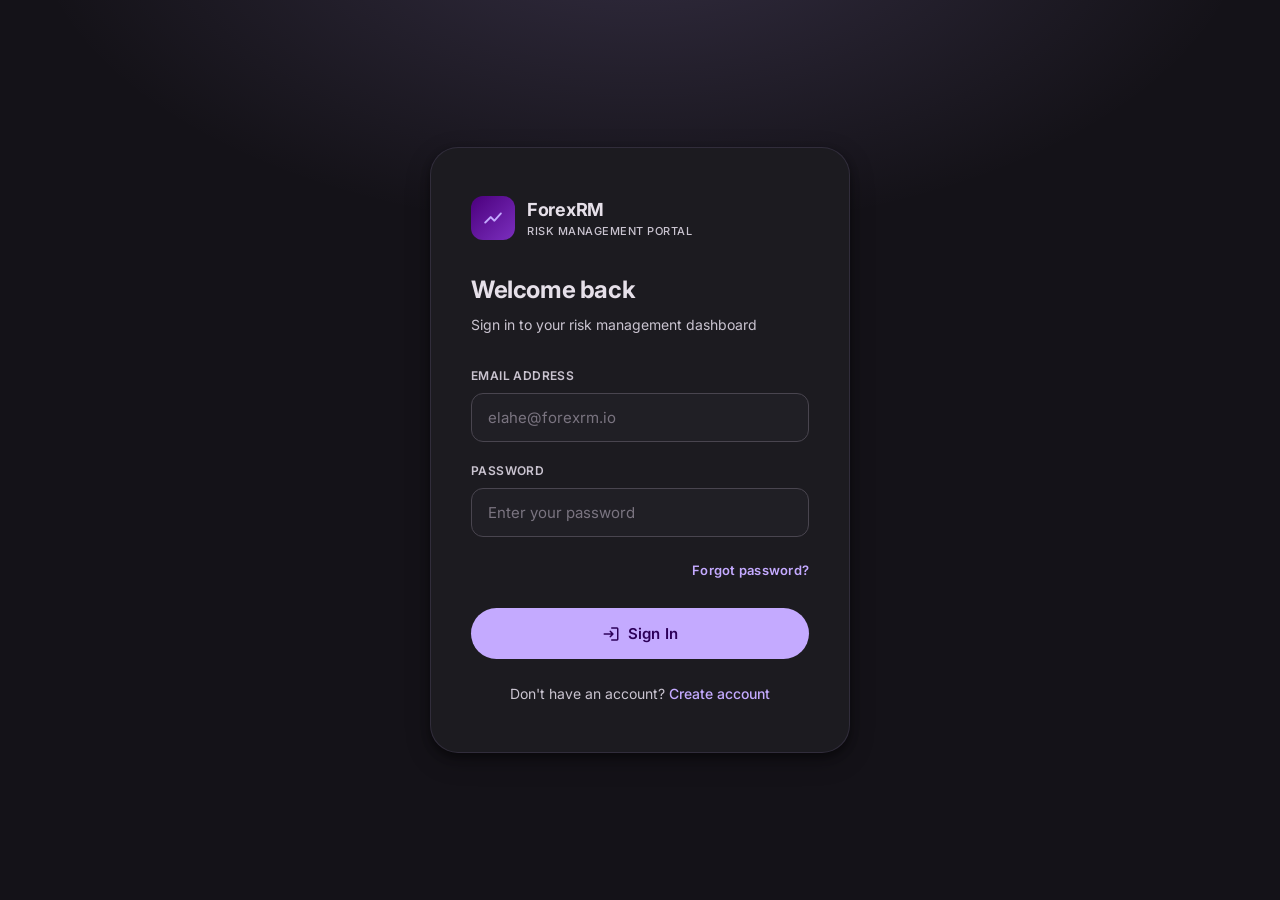
==== index.html @ b794d72b "Add ForexRM risk management dashboard Complete frontend-only dashboard for Elahe (Risk Management An" ====
<!DOCTYPE html>
<html lang="en">
<head>
  <meta charset="UTF-8">
  <meta name="viewport" content="width=device-width, initial-scale=1.0">
  <title>ForexRM — Login</title>
  <link rel="stylesheet" href="styles.css">
</head>
<body class="auth-page">

  <div class="auth-card">
    <div class="auth-logo">
      <div class="auth-logo-icon">
        <span class="material-icons-round">show_chart</span>
      </div>
      <div>
        <div class="auth-logo-text">ForexRM</div>
        <div class="auth-logo-sub">Risk Management Portal</div>
      </div>
    </div>

    <h1 class="auth-title">Welcome back</h1>
    <p class="auth-subtitle">Sign in to your risk management dashboard</p>

    <div class="auth-error" id="authError">
      <span class="material-icons-round" style="font-size:16px;vertical-align:middle;margin-right:6px">error_outline</span>
      Invalid email or password. Please try again.
    </div>

    <form id="loginForm" novalidate>
      <div class="form-field">
        <label for="email">Email Address</label>
        <input type="email" id="email" placeholder="elahe@forexrm.io" autocomplete="email">
      </div>

      <div class="form-field">
        <label for="password">Password</label>
        <input type="password" id="password" placeholder="Enter your password" autocomplete="current-password">
      </div>

      <div style="display:flex;justify-content:flex-end;margin-bottom:24px">
        <a href="#" class="btn btn-text" style="padding:4px 0;font-size:13px">Forgot password?</a>
      </div>

      <button type="submit" class="btn btn-primary">
        <span class="material-icons-round" style="font-size:18px">login</span>
        Sign In
      </button>
    </form>

    <div class="auth-footer">
      Don't have an account? <a href="signup.html">Create account</a>
    </div>
  </div>

  <script>
    // Redirect if already logged in
    if (sessionStorage.getItem('forexrm_user')) {
      window.location.href = 'dashboard.html';
    }

    document.getElementById('loginForm').addEventListener('submit', function(e) {
      e.preventDefault();
      const email = document.getElementById('email').value.trim();
      const password = document.getElementById('password').value;
      const errorEl = document.getElementById('authError');

      // Simulate auth — accept any non-empty creds
      if (!email || !password) {
        errorEl.style.display = 'block';
        return;
      }

      errorEl.style.display = 'none';

      // Store simulated user session
      sessionStorage.setItem('forexrm_user', JSON.stringify({
        name: 'Elahe Ahmadi',
        email: email,
        role: 'Risk Analyst',
      }));

      window.location.href = 'dashboard.html';
    });
  </script>
</body>
</html>
---- styles.css ----
@import url('https://fonts.googleapis.com/css2?family=Inter:wght@300;400;500;600;700&display=swap');
@import url('https://fonts.googleapis.com/icon?family=Material+Icons+Round');

*, *::before, *::after { box-sizing: border-box; margin: 0; padding: 0; }

:root {
  --primary: #C4AAFF;
  --on-primary: #2D0059;
  --primary-container: #4B007D;
  --on-primary-container: #E8CEFF;
  --primary-dim: #9A6FD8;

  --secondary: #CCC2DC;
  --on-secondary: #332D41;
  --secondary-container: #4A4458;
  --on-secondary-container: #E8DEF8;

  --surface: #141218;
  --surface-container-lowest: #0F0D13;
  --surface-container-low: #1C1B20;
  --surface-container: #201F25;
  --surface-container-high: #2B2930;
  --surface-container-highest: #36343B;

  --on-surface: #E6E0E9;
  --on-surface-variant: #CAC4D0;
  --outline: #7A7480;
  --outline-variant: #49454F;

  --error: #FFB4AB;
  --error-container: #93000A;
  --success: #86EFAC;
  --success-container: #14532D;
  --warning: #FCD34D;
  --warning-container: #78350F;
  --info: #93C5FD;

  --sidebar-width: 264px;
  --topbar-height: 64px;
  --radius-sm: 8px;
  --radius-md: 12px;
  --radius-lg: 16px;
  --radius-xl: 28px;

  --elevation-1: 0 1px 2px rgba(0,0,0,.4), 0 2px 6px rgba(0,0,0,.2);
  --elevation-2: 0 2px 4px rgba(0,0,0,.4), 0 4px 12px rgba(0,0,0,.2);
  --elevation-3: 0 4px 8px rgba(0,0,0,.4), 0 8px 24px rgba(0,0,0,.25);

  --transition: 220ms cubic-bezier(.2,0,0,1);
  --font: 'Inter', system-ui, sans-serif;
}

html { font-size: 16px; scroll-behavior: smooth; }

body {
  font-family: var(--font);
  background: var(--surface);
  color: var(--on-surface);
  min-height: 100vh;
  line-height: 1.5;
  -webkit-font-smoothing: antialiased;
}

/* ── AUTH PAGES ─────────────────────────────────────────── */
.auth-page {
  min-height: 100vh;
  display: flex;
  align-items: center;
  justify-content: center;
  background: radial-gradient(ellipse 80% 60% at 50% -10%, rgba(196,170,255,.18) 0%, transparent 60%),
              var(--surface);
  padding: 24px;
}

.auth-card {
  background: var(--surface-container-low);
  border: 1px solid rgba(196,170,255,.12);
  border-radius: var(--radius-xl);
  padding: 48px 40px;
  width: 100%;
  max-width: 420px;
  box-shadow: var(--elevation-3);
}

.auth-logo {
  display: flex;
  align-items: center;
  gap: 12px;
  margin-bottom: 32px;
}

.auth-logo-icon {
  width: 44px;
  height: 44px;
  background: linear-gradient(135deg, var(--primary-container), #7B2FBE);
  border-radius: var(--radius-md);
  display: flex;
  align-items: center;
  justify-content: center;
}

.auth-logo-icon .material-icons-round { color: var(--primary); font-size: 22px; }

.auth-logo-text { font-size: 18px; font-weight: 700; color: var(--on-surface); letter-spacing: -.3px; }
.auth-logo-sub  { font-size: 11px; color: var(--on-surface-variant); font-weight: 500; letter-spacing: .5px; text-transform: uppercase; }

.auth-title    { font-size: 24px; font-weight: 700; color: var(--on-surface); margin-bottom: 6px; letter-spacing: -.4px; }
.auth-subtitle { font-size: 14px; color: var(--on-surface-variant); margin-bottom: 32px; }

.form-field { margin-bottom: 20px; }

.form-field label {
  display: block;
  font-size: 12px;
  font-weight: 600;
  color: var(--on-surface-variant);
  margin-bottom: 8px;
  letter-spacing: .4px;
  text-transform: uppercase;
}

.form-field input {
  width: 100%;
  background: var(--surface-container);
  border: 1.5px solid var(--outline-variant);
  border-radius: var(--radius-md);
  padding: 14px 16px;
  font-size: 15px;
  font-family: var(--font);
  color: var(--on-surface);
  outline: none;
  transition: border-color var(--transition), box-shadow var(--transition);
}

.form-field input:focus {
  border-color: var(--primary);
  box-shadow: 0 0 0 3px rgba(196,170,255,.15);
}

.form-field input::placeholder { color: var(--outline); }

.btn {
  display: inline-flex;
  align-items: center;
  justify-content: center;
  gap: 8px;
  padding: 14px 24px;
  border-radius: var(--radius-xl);
  font-family: var(--font);
  font-size: 14px;
  font-weight: 600;
  letter-spacing: .25px;
  cursor: pointer;
  border: none;
  outline: none;
  transition: all var(--transition);
  text-decoration: none;
}

.btn-primary {
  background: var(--primary);
  color: var(--on-primary);
  width: 100%;
  padding: 16px;
  font-size: 15px;
}

.btn-primary:hover  { background: #D4BBFF; box-shadow: var(--elevation-2); transform: translateY(-1px); }
.btn-primary:active { transform: translateY(0); }

.btn-outlined {
  background: transparent;
  border: 1.5px solid var(--outline-variant);
  color: var(--on-surface);
}

.btn-outlined:hover { border-color: var(--primary); color: var(--primary); background: rgba(196,170,255,.08); }

.btn-text {
  background: transparent;
  color: var(--primary);
  padding: 10px 16px;
}

.btn-text:hover { background: rgba(196,170,255,.1); }

.btn-icon {
  background: transparent;
  color: var(--on-surface-variant);
  padding: 10px;
  border-radius: 50%;
  width: 40px;
  height: 40px;
}

.btn-icon:hover { background: var(--surface-container-high); color: var(--on-surface); }

.btn-sm { padding: 8px 16px; font-size: 13px; }

.auth-footer { text-align: center; margin-top: 24px; font-size: 14px; color: var(--on-surface-variant); }
.auth-footer a { color: var(--primary); text-decoration: none; font-weight: 500; }
.auth-footer a:hover { text-decoration: underline; }

.auth-error {
  background: rgba(255,180,171,.1);
  border: 1px solid rgba(255,180,171,.3);
  border-radius: var(--radius-md);
  padding: 12px 16px;
  font-size: 13px;
  color: var(--error);
  margin-bottom: 20px;
  display: none;
}

/* ── APP SHELL ──────────────────────────────────────────── */
.app-shell {
  display: flex;
  min-height: 100vh;
}

/* ── SIDEBAR ─────────────────────────────────────────────── */
.sidebar {
  width: var(--sidebar-width);
  background: var(--surface-container-low);
  border-right: 1px solid var(--outline-variant);
  display: flex;
  flex-direction: column;
  position: fixed;
  top: 0;
  left: 0;
  height: 100vh;
  z-index: 200;
  transition: transform var(--transition);
  overflow: hidden;
}

.sidebar-header {
  padding: 20px 20px 16px;
  border-bottom: 1px solid var(--outline-variant);
  display: flex;
  align-items: center;
  gap: 12px;
  min-height: var(--topbar-height);
}

.brand-icon {
  width: 36px;
  height: 36px;
  background: linear-gradient(135deg, #5B21B6, #7C3AED);
  border-radius: var(--radius-sm);
  display: flex;
  align-items: center;
  justify-content: center;
  flex-shrink: 0;
}

.brand-icon .material-icons-round { color: #E8CEFF; font-size: 18px; }
.brand-name { font-size: 16px; font-weight: 700; color: var(--on-surface); letter-spacing: -.3px; }
.brand-tag  { font-size: 10px; color: var(--primary); font-weight: 600; letter-spacing: .5px; text-transform: uppercase; }

.sidebar-nav { flex: 1; padding: 12px 12px; overflow-y: auto; }
.sidebar-nav::-webkit-scrollbar { width: 0; }

.nav-section-label {
  font-size: 10px;
  font-weight: 600;
  letter-spacing: 1px;
  text-transform: uppercase;
  color: var(--outline);
  padding: 12px 12px 6px;
}

.nav-item {
  display: flex;
  align-items: center;
  gap: 14px;
  padding: 12px 14px;
  border-radius: var(--radius-md);
  color: var(--on-surface-variant);
  text-decoration: none;
  font-size: 14px;
  font-weight: 500;
  margin-bottom: 2px;
  transition: background var(--transition), color var(--transition);
  position: relative;
}

.nav-item:hover { background: var(--surface-container); color: var(--on-surface); }

.nav-item.active {
  background: rgba(196,170,255,.15);
  color: var(--primary);
  font-weight: 600;
}

.nav-item.active::before {
  content: '';
  position: absolute;
  left: 0;
  top: 6px;
  bottom: 6px;
  width: 3px;
  background: var(--primary);
  border-radius: 0 3px 3px 0;
}

.nav-item .material-icons-round { font-size: 20px; }

.nav-badge {
  margin-left: auto;
  background: var(--primary-container);
  color: var(--primary);
  font-size: 11px;
  font-weight: 700;
  padding: 2px 8px;
  border-radius: 20px;
  min-width: 24px;
  text-align: center;
}

.sidebar-footer {
  padding: 12px;
  border-top: 1px solid var(--outline-variant);
}

.user-chip {
  display: flex;
  align-items: center;
  gap: 12px;
  padding: 10px 12px;
  border-radius: var(--radius-md);
  cursor: pointer;
  transition: background var(--transition);
}

.user-chip:hover { background: var(--surface-container); }

.avatar {
  width: 36px;
  height: 36px;
  border-radius: 50%;
  background: linear-gradient(135deg, #5B21B6, #9333EA);
  display: flex;
  align-items: center;
  justify-content: center;
  font-size: 13px;
  font-weight: 700;
  color: #E8CEFF;
  flex-shrink: 0;
}

.user-info-name { font-size: 13px; font-weight: 600; color: var(--on-surface); }
.user-info-role { font-size: 11px; color: var(--on-surface-variant); }

/* ── TOPBAR ──────────────────────────────────────────────── */
.topbar {
  height: var(--topbar-height);
  background: var(--surface-container-low);
  border-bottom: 1px solid var(--outline-variant);
  display: flex;
  align-items: center;
  gap: 16px;
  padding: 0 24px;
  position: sticky;
  top: 0;
  z-index: 100;
}

.topbar-menu-btn { display: none; }

.topbar-title { font-size: 18px; font-weight: 700; color: var(--on-surface); letter-spacing: -.3px; }
.topbar-subtitle { font-size: 12px; color: var(--on-surface-variant); }

.topbar-spacer { flex: 1; }

.topbar-search {
  display: flex;
  align-items: center;
  gap: 10px;
  background: var(--surface-container);
  border: 1.5px solid var(--outline-variant);
  border-radius: 50px;
  padding: 8px 16px;
  transition: all var(--transition);
}

.topbar-search:focus-within {
  border-color: var(--primary);
  box-shadow: 0 0 0 3px rgba(196,170,255,.1);
}

.topbar-search input {
  background: none;
  border: none;
  outline: none;
  color: var(--on-surface);
  font-family: var(--font);
  font-size: 14px;
  width: 180px;
}

.topbar-search input::placeholder { color: var(--outline); }
.topbar-search .material-icons-round { color: var(--outline); font-size: 18px; }

.topbar-actions { display: flex; align-items: center; gap: 8px; }

.notif-btn { position: relative; }

.notif-dot {
  position: absolute;
  top: 8px;
  right: 8px;
  width: 8px;
  height: 8px;
  background: #F2B8B5;
  border-radius: 50%;
  border: 2px solid var(--surface-container-low);
}

.topbar-avatar {
  width: 36px;
  height: 36px;
  border-radius: 50%;
  background: linear-gradient(135deg, #5B21B6, #9333EA);
  display: flex;
  align-items: center;
  justify-content: center;
  font-size: 13px;
  font-weight: 700;
  color: #E8CEFF;
  cursor: pointer;
  border: 2px solid var(--primary-container);
  transition: border-color var(--transition);
}

.topbar-avatar:hover { border-color: var(--primary); }

/* ── MAIN LAYOUT ─────────────────────────────────────────── */
.main-content {
  margin-left: var(--sidebar-width);
  flex: 1;
  display: flex;
  flex-direction: column;
  min-height: 100vh;
}

.page-content { padding: 28px 28px; flex: 1; }

.page-header { margin-bottom: 28px; }
.page-header h1 { font-size: 26px; font-weight: 700; color: var(--on-surface); letter-spacing: -.5px; }
.page-header p  { font-size: 14px; color: var(--on-surface-variant); margin-top: 4px; }

/* ── CARDS ───────────────────────────────────────────────── */
.card {
  background: var(--surface-container-low);
  border: 1px solid var(--outline-variant);
  border-radius: var(--radius-lg);
  padding: 24px;
  transition: box-shadow var(--transition);
}

.card:hover { box-shadow: var(--elevation-2); }

.card-title {
  font-size: 12px;
  font-weight: 600;
  color: var(--on-surface-variant);
  letter-spacing: .5px;
  text-transform: uppercase;
  margin-bottom: 12px;
}

/* ── STAT CARDS ──────────────────────────────────────────── */
.stats-grid {
  display: grid;
  grid-template-columns: repeat(auto-fit, minmax(220px, 1fr));
  gap: 16px;
  margin-bottom: 28px;
}

.stat-card {
  background: var(--surface-container-low);
  border: 1px solid var(--outline-variant);
  border-radius: var(--radius-lg);
  padding: 22px 24px;
  position: relative;
  overflow: hidden;
  transition: box-shadow var(--transition), transform var(--transition);
}

.stat-card:hover { box-shadow: var(--elevation-2); transform: translateY(-2px); }

.stat-card-accent {
  position: absolute;
  top: 0;
  right: 0;
  width: 80px;
  height: 80px;
  border-radius: 0 var(--radius-lg) 0 80px;
  opacity: .15;
}

.stat-icon {
  width: 44px;
  height: 44px;
  border-radius: var(--radius-md);
  display: flex;
  align-items: center;
  justify-content: center;
  margin-bottom: 16px;
}

.stat-icon .material-icons-round { font-size: 22px; }

.stat-label {
  font-size: 12px;
  font-weight: 600;
  color: var(--on-surface-variant);
  letter-spacing: .4px;
  text-transform: uppercase;
  margin-bottom: 6px;
}

.stat-value {
  font-size: 36px;
  font-weight: 700;
  color: var(--on-surface);
  letter-spacing: -1.5px;
  line-height: 1;
  margin-bottom: 8px;
}

.stat-note { font-size: 12px; color: var(--on-surface-variant); }

.stat-purple .stat-icon { background: rgba(196,170,255,.15); }
.stat-purple .stat-icon .material-icons-round { color: var(--primary); }
.stat-purple .stat-card-accent { background: var(--primary); }

.stat-blue .stat-icon { background: rgba(147,197,253,.15); }
.stat-blue .stat-icon .material-icons-round { color: var(--info); }
.stat-blue .stat-card-accent { background: var(--info); }

.stat-green .stat-icon { background: rgba(134,239,172,.15); }
.stat-green .stat-icon .material-icons-round { color: var(--success); }
.stat-green .stat-card-accent { background: var(--success); }

.stat-yellow .stat-icon { background: rgba(252,211,77,.15); }
.stat-yellow .stat-icon .material-icons-round { color: var(--warning); }
.stat-yellow .stat-card-accent { background: var(--warning); }

/* ── GRID LAYOUTS ────────────────────────────────────────── */
.grid-2 { display: grid; grid-template-columns: 1fr 1fr; gap: 20px; margin-bottom: 20px; }
.grid-3 { display: grid; grid-template-columns: 1fr 1fr 1fr; gap: 20px; margin-bottom: 20px; }

/* ── TABLE ───────────────────────────────────────────────── */
.table-container {
  overflow-x: auto;
  border-radius: var(--radius-lg);
  border: 1px solid var(--outline-variant);
}

table {
  width: 100%;
  border-collapse: collapse;
  background: var(--surface-container-low);
}

thead th {
  background: var(--surface-container);
  padding: 14px 16px;
  text-align: left;
  font-size: 11px;
  font-weight: 700;
  color: var(--on-surface-variant);
  letter-spacing: .6px;
  text-transform: uppercase;
  white-space: nowrap;
  border-bottom: 1px solid var(--outline-variant);
}

tbody td {
  padding: 14px 16px;
  font-size: 14px;
  color: var(--on-surface);
  border-bottom: 1px solid rgba(73,69,79,.3);
  vertical-align: middle;
}

tbody tr:last-child td { border-bottom: none; }
tbody tr:hover { background: rgba(196,170,255,.04); }

/* ── BADGES / CHIPS ──────────────────────────────────────── */
.badge {
  display: inline-flex;
  align-items: center;
  gap: 5px;
  padding: 4px 10px;
  border-radius: 20px;
  font-size: 12px;
  font-weight: 600;
  white-space: nowrap;
}

.badge-pending  { background: rgba(252,211,77,.15); color: var(--warning); }
.badge-passed   { background: rgba(134,239,172,.15); color: var(--success); }
.badge-failed   { background: rgba(255,180,171,.15); color: var(--error); }
.badge-active   { background: rgba(147,197,253,.15); color: var(--info); }
.badge-review   { background: rgba(196,170,255,.15); color: var(--primary); }
.badge-sent     { background: rgba(134,239,172,.15); color: var(--success); }
.badge-queued   { background: rgba(252,211,77,.15); color: var(--warning); }
.badge-failed-mail { background: rgba(255,180,171,.15); color: var(--error); }

.badge .material-icons-round { font-size: 12px; }

/* ── ACTIVITY FEED ───────────────────────────────────────── */
.activity-list { display: flex; flex-direction: column; gap: 0; }

.activity-item {
  display: flex;
  align-items: flex-start;
  gap: 14px;
  padding: 14px 0;
  border-bottom: 1px solid rgba(73,69,79,.3);
}

.activity-item:last-child { border-bottom: none; }

.activity-icon {
  width: 36px;
  height: 36px;
  border-radius: 50%;
  display: flex;
  align-items: center;
  justify-content: center;
  flex-shrink: 0;
  margin-top: 2px;
}

.activity-icon .material-icons-round { font-size: 17px; }

.activity-body { flex: 1; }
.activity-text { font-size: 14px; color: var(--on-surface); line-height: 1.4; }
.activity-text strong { color: var(--primary); }
.activity-time { font-size: 12px; color: var(--outline); margin-top: 3px; }

/* ── FILTER BAR ──────────────────────────────────────────── */
.filter-bar {
  display: flex;
  align-items: center;
  gap: 12px;
  margin-bottom: 20px;
  flex-wrap: wrap;
}

.filter-chip {
  display: inline-flex;
  align-items: center;
  gap: 6px;
  padding: 8px 16px;
  border-radius: 50px;
  border: 1.5px solid var(--outline-variant);
  background: transparent;
  color: var(--on-surface-variant);
  font-family: var(--font);
  font-size: 13px;
  font-weight: 500;
  cursor: pointer;
  transition: all var(--transition);
}

.filter-chip:hover { border-color: var(--primary); color: var(--primary); background: rgba(196,170,255,.08); }
.filter-chip.active { border-color: var(--primary); background: rgba(196,170,255,.15); color: var(--primary); font-weight: 600; }

.search-box {
  display: flex;
  align-items: center;
  gap: 10px;
  background: var(--surface-container);
  border: 1.5px solid var(--outline-variant);
  border-radius: 50px;
  padding: 8px 16px;
  flex: 1;
  max-width: 320px;
  transition: border-color var(--transition);
}

.search-box:focus-within { border-color: var(--primary); }

.search-box input {
  background: none;
  border: none;
  outline: none;
  color: var(--on-surface);
  font-family: var(--font);
  font-size: 14px;
  flex: 1;
}

.search-box input::placeholder { color: var(--outline); }
.search-box .material-icons-round { color: var(--outline); font-size: 18px; }

/* ── NOTIFICATIONS LIST ───────────────────────────────────── */
.notif-list { display: flex; flex-direction: column; gap: 12px; }

.notif-item {
  background: var(--surface-container-low);
  border: 1px solid var(--outline-variant);
  border-radius: var(--radius-lg);
  padding: 18px 20px;
  display: flex;
  align-items: flex-start;
  gap: 16px;
  transition: box-shadow var(--transition);
}

.notif-item:hover { box-shadow: var(--elevation-1); }

.notif-item-icon {
  width: 40px;
  height: 40px;
  border-radius: var(--radius-md);
  display: flex;
  align-items: center;
  justify-content: center;
  flex-shrink: 0;
}

.notif-item-icon .material-icons-round { font-size: 20px; }

.notif-item-body { flex: 1; }
.notif-item-title { font-size: 14px; font-weight: 600; color: var(--on-surface); margin-bottom: 4px; }
.notif-item-desc  { font-size: 13px; color: var(--on-surface-variant); margin-bottom: 8px; }
.notif-item-meta  { display: flex; align-items: center; gap: 16px; }
.notif-item-time  { font-size: 12px; color: var(--outline); }

/* ── SETTINGS ─────────────────────────────────────────────── */
.settings-section { margin-bottom: 32px; }

.settings-section-title {
  font-size: 16px;
  font-weight: 700;
  color: var(--on-surface);
  margin-bottom: 16px;
  padding-bottom: 12px;
  border-bottom: 1px solid var(--outline-variant);
}

.settings-row {
  display: flex;
  align-items: center;
  justify-content: space-between;
  padding: 16px 0;
  border-bottom: 1px solid rgba(73,69,79,.2);
  gap: 24px;
}

.settings-row:last-child { border-bottom: none; }

.settings-row-label { font-size: 14px; font-weight: 500; color: var(--on-surface); }
.settings-row-desc  { font-size: 12px; color: var(--on-surface-variant); margin-top: 2px; }

.toggle-switch {
  position: relative;
  width: 44px;
  height: 24px;
  flex-shrink: 0;
}

.toggle-switch input { opacity: 0; width: 0; height: 0; }

.toggle-track {
  position: absolute;
  inset: 0;
  background: var(--outline);
  border-radius: 12px;
  cursor: pointer;
  transition: background var(--transition);
}

.toggle-switch input:checked + .toggle-track { background: var(--primary-dim); }

.toggle-track::after {
  content: '';
  position: absolute;
  left: 3px;
  top: 3px;
  width: 18px;
  height: 18px;
  background: white;
  border-radius: 50%;
  transition: transform var(--transition);
}

.toggle-switch input:checked + .toggle-track::after { transform: translateX(20px); }

.select-field {
  background: var(--surface-container);
  border: 1.5px solid var(--outline-variant);
  border-radius: var(--radius-md);
  padding: 10px 14px;
  color: var(--on-surface);
  font-family: var(--font);
  font-size: 14px;
  outline: none;
  cursor: pointer;
  min-width: 160px;
}

.select-field:focus { border-color: var(--primary); }

.settings-input {
  background: var(--surface-container);
  border: 1.5px solid var(--outline-variant);
  border-radius: var(--radius-md);
  padding: 10px 14px;
  color: var(--on-surface);
  font-family: var(--font);
  font-size: 14px;
  outline: none;
  min-width: 200px;
  transition: border-color var(--transition);
}

.settings-input:focus { border-color: var(--primary); box-shadow: 0 0 0 3px rgba(196,170,255,.12); }

/* ── PROGRESS BAR ─────────────────────────────────────────── */
.progress-bar {
  background: var(--surface-container-high);
  border-radius: 4px;
  height: 6px;
  overflow: hidden;
}

.progress-fill {
  height: 100%;
  border-radius: 4px;
  transition: width .6s cubic-bezier(.4,0,.2,1);
}

/* ── DIVIDER ─────────────────────────────────────────────── */
.divider {
  height: 1px;
  background: var(--outline-variant);
  margin: 20px 0;
}

/* ── EMPTY STATE ─────────────────────────────────────────── */
.empty-state {
  text-align: center;
  padding: 60px 24px;
  color: var(--on-surface-variant);
}

.empty-state .material-icons-round { font-size: 48px; margin-bottom: 16px; opacity: .4; }
.empty-state h3 { font-size: 16px; font-weight: 600; margin-bottom: 8px; color: var(--on-surface); }
.empty-state p  { font-size: 14px; }

/* ── OVERLAY ─────────────────────────────────────────────── */
.sidebar-overlay {
  display: none;
  position: fixed;
  inset: 0;
  background: rgba(0,0,0,.6);
  z-index: 150;
}

/* ── SCROLLBAR ───────────────────────────────────────────── */
::-webkit-scrollbar { width: 6px; height: 6px; }
::-webkit-scrollbar-track { background: transparent; }
::-webkit-scrollbar-thumb { background: var(--outline-variant); border-radius: 3px; }
::-webkit-scrollbar-thumb:hover { background: var(--outline); }

/* ── RESPONSIVE ──────────────────────────────────────────── */
@media (max-width: 900px) {
  .sidebar { transform: translateX(-100%); }
  .sidebar.open { transform: translateX(0); box-shadow: var(--elevation-3); }
  .sidebar-overlay.open { display: block; }
  .main-content { margin-left: 0; }
  .topbar-menu-btn { display: flex; }
  .topbar-search { display: none; }
  .grid-2, .grid-3 { grid-template-columns: 1fr; }
  .stats-grid { grid-template-columns: 1fr 1fr; }
}

@media (max-width: 560px) {
  .stats-grid { grid-template-columns: 1fr; }
  .page-content { padding: 20px 16px; }
  .auth-card { padding: 32px 24px; }
}

/* ── UTILS ───────────────────────────────────────────────── */
.text-primary  { color: var(--primary); }
.text-success  { color: var(--success); }
.text-error    { color: var(--error); }
.text-warning  { color: var(--warning); }
.text-muted    { color: var(--on-surface-variant); }
.text-sm       { font-size: 13px; }
.text-xs       { font-size: 12px; }
.font-semibold { font-weight: 600; }
.font-bold     { font-weight: 700; }
.mt-4  { margin-top: 4px; }
.mt-8  { margin-top: 8px; }
.mt-16 { margin-top: 16px; }
.mt-24 { margin-top: 24px; }
.mb-16 { margin-bottom: 16px; }
.mb-20 { margin-bottom: 20px; }
.mb-28 { margin-bottom: 28px; }
.flex  { display: flex; }
.flex-between { display: flex; align-items: center; justify-content: space-between; }
.flex-center  { display: flex; align-items: center; }
.gap-8  { gap: 8px; }
.gap-12 { gap: 12px; }
.gap-16 { gap: 16px; }
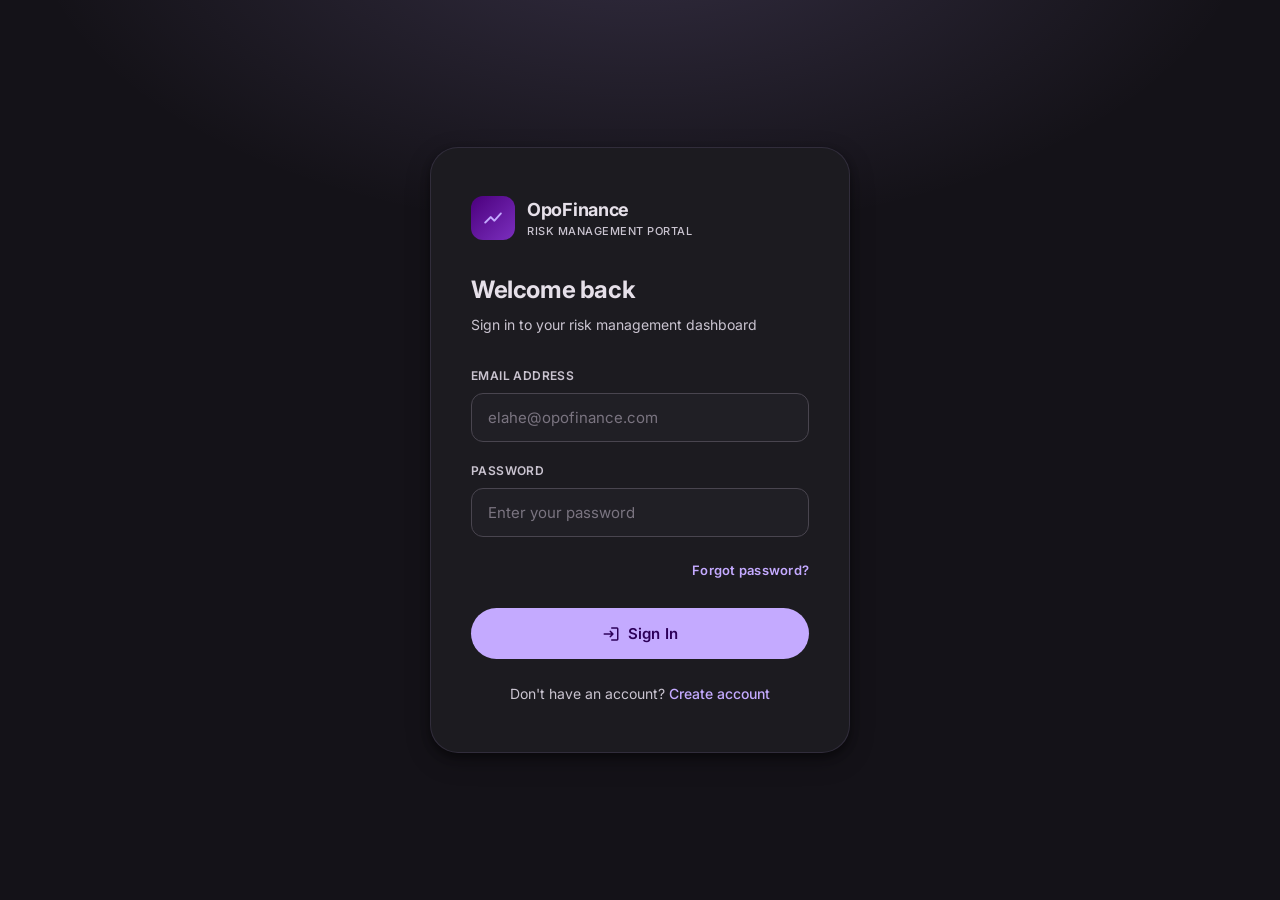
==== commit 07c42024: "Rebrand ForexRM → OpoFinance Update brand name in sidebar, login page, and sign up page. Also update" ====
--- a/index.html
+++ b/index.html
@@ -3,8 +3,8 @@
 <head>
   <meta charset="UTF-8">
   <meta name="viewport" content="width=device-width, initial-scale=1.0">
-  <title>ForexRM — Login</title>
-  <link rel="stylesheet" href="styles.css">
+  <title>OpoFinance — Login</title>
+  <link rel="stylesheet" href="assets/css/styles.css">
 </head>
 <body class="auth-page">
 
@@ -14,7 +14,7 @@
         <span class="material-icons-round">show_chart</span>
       </div>
       <div>
-        <div class="auth-logo-text">ForexRM</div>
+        <div class="auth-logo-text">OpoFinance</div>
         <div class="auth-logo-sub">Risk Management Portal</div>
       </div>
     </div>
@@ -30,7 +30,7 @@
     <form id="loginForm" novalidate>
       <div class="form-field">
         <label for="email">Email Address</label>
-        <input type="email" id="email" placeholder="elahe@forexrm.io" autocomplete="email">
+        <input type="email" id="email" placeholder="elahe@opofinance.com" autocomplete="email">
       </div>
 
       <div class="form-field">
@@ -53,35 +53,6 @@
     </div>
   </div>
 
-  <script>
-    // Redirect if already logged in
-    if (sessionStorage.getItem('forexrm_user')) {
-      window.location.href = 'dashboard.html';
-    }
-
-    document.getElementById('loginForm').addEventListener('submit', function(e) {
-      e.preventDefault();
-      const email = document.getElementById('email').value.trim();
-      const password = document.getElementById('password').value;
-      const errorEl = document.getElementById('authError');
-
-      // Simulate auth — accept any non-empty creds
-      if (!email || !password) {
-        errorEl.style.display = 'block';
-        return;
-      }
-
-      errorEl.style.display = 'none';
-
-      // Store simulated user session
-      sessionStorage.setItem('forexrm_user', JSON.stringify({
-        name: 'Elahe Ahmadi',
-        email: email,
-        role: 'Risk Analyst',
-      }));
-
-      window.location.href = 'dashboard.html';
-    });
-  </script>
+  <script src="assets/js/login.js"></script>
 </body>
 </html>
--- a/assets/css/styles.css
+++ b/assets/css/styles.css
@@ -0,0 +1,969 @@
+@import url('https://fonts.googleapis.com/css2?family=Inter:wght@300;400;500;600;700&display=swap');
+@import url('https://fonts.googleapis.com/icon?family=Material+Icons+Round');
+
+*, *::before, *::after { box-sizing: border-box; margin: 0; padding: 0; }
+
+/* ── DARK THEME (default) ────────────────────────────────── */
+:root {
+  color-scheme: dark;
+
+  --primary: #C4AAFF;
+  --on-primary: #2D0059;
+  --primary-container: #4B007D;
+  --on-primary-container: #E8CEFF;
+  --primary-dim: #9A6FD8;
+
+  --secondary: #CCC2DC;
+  --on-secondary: #332D41;
+  --secondary-container: #4A4458;
+  --on-secondary-container: #E8DEF8;
+
+  --surface: #141218;
+  --surface-container-lowest: #0F0D13;
+  --surface-container-low: #1C1B20;
+  --surface-container: #201F25;
+  --surface-container-high: #2B2930;
+  --surface-container-highest: #36343B;
+
+  --on-surface: #E6E0E9;
+  --on-surface-variant: #CAC4D0;
+  --outline: #7A7480;
+  --outline-variant: #49454F;
+
+  --error: #FFB4AB;
+  --error-container: #93000A;
+  --success: #86EFAC;
+  --success-container: #14532D;
+  --warning: #FCD34D;
+  --warning-container: #78350F;
+  --info: #93C5FD;
+
+  --sidebar-width: 264px;
+  --topbar-height: 64px;
+  --radius-sm: 8px;
+  --radius-md: 12px;
+  --radius-lg: 16px;
+  --radius-xl: 28px;
+
+  --elevation-1: 0 1px 2px rgba(0,0,0,.4), 0 2px 6px rgba(0,0,0,.2);
+  --elevation-2: 0 2px 4px rgba(0,0,0,.4), 0 4px 12px rgba(0,0,0,.2);
+  --elevation-3: 0 4px 8px rgba(0,0,0,.4), 0 8px 24px rgba(0,0,0,.25);
+
+  --transition: 220ms cubic-bezier(.2,0,0,1);
+  --font: 'Inter', system-ui, sans-serif;
+}
+
+/* ── LIGHT THEME ─────────────────────────────────────────── */
+[data-theme="light"] {
+  color-scheme: light;
+
+  --primary: #6750A4;
+  --on-primary: #FFFFFF;
+  --primary-container: #EADDFF;
+  --on-primary-container: #21005D;
+  --primary-dim: #7B5AA6;
+
+  --secondary: #625B71;
+  --on-secondary: #FFFFFF;
+  --secondary-container: #E8DEF8;
+  --on-secondary-container: #1D192B;
+
+  --surface: #FFFBFE;
+  --surface-container-lowest: #FFFFFF;
+  --surface-container-low: #F7F2FA;
+  --surface-container: #F3EDF7;
+  --surface-container-high: #ECE6F0;
+  --surface-container-highest: #E6E0E9;
+
+  --on-surface: #1C1B1F;
+  --on-surface-variant: #49454F;
+  --outline: #79747E;
+  --outline-variant: #CAC4D0;
+
+  --error: #B3261E;
+  --error-container: #F9DEDC;
+  --success: #146C2E;
+  --success-container: #C8F0D4;
+  --warning: #7A5900;
+  --warning-container: #FFDEA7;
+  --info: #0061A4;
+
+  --elevation-1: 0 1px 2px rgba(0,0,0,.12), 0 2px 6px rgba(0,0,0,.06);
+  --elevation-2: 0 2px 4px rgba(0,0,0,.12), 0 4px 12px rgba(0,0,0,.06);
+  --elevation-3: 0 4px 8px rgba(0,0,0,.12), 0 8px 24px rgba(0,0,0,.08);
+}
+
+/* ── SMOOTH THEME TRANSITION ─────────────────────────────── */
+/* Only active for the ~280ms after the toggle fires */
+html.theme-switching,
+html.theme-switching *,
+html.theme-switching *::before,
+html.theme-switching *::after {
+  transition:
+    background-color 260ms cubic-bezier(.2,0,0,1),
+    color            260ms cubic-bezier(.2,0,0,1),
+    border-color     260ms cubic-bezier(.2,0,0,1),
+    box-shadow       260ms cubic-bezier(.2,0,0,1) !important;
+}
+
+html { font-size: 16px; scroll-behavior: smooth; }
+
+body {
+  font-family: var(--font);
+  background: var(--surface);
+  color: var(--on-surface);
+  min-height: 100vh;
+  line-height: 1.5;
+  -webkit-font-smoothing: antialiased;
+}
+
+/* ── AUTH PAGES ─────────────────────────────────────────── */
+.auth-page {
+  min-height: 100vh;
+  display: flex;
+  align-items: center;
+  justify-content: center;
+  background: radial-gradient(ellipse 80% 60% at 50% -10%, rgba(196,170,255,.18) 0%, transparent 60%),
+              var(--surface);
+  padding: 24px;
+}
+
+.auth-card {
+  background: var(--surface-container-low);
+  border: 1px solid rgba(196,170,255,.12);
+  border-radius: var(--radius-xl);
+  padding: 48px 40px;
+  width: 100%;
+  max-width: 420px;
+  box-shadow: var(--elevation-3);
+}
+
+.auth-logo {
+  display: flex;
+  align-items: center;
+  gap: 12px;
+  margin-bottom: 32px;
+}
+
+.auth-logo-icon {
+  width: 44px;
+  height: 44px;
+  background: linear-gradient(135deg, var(--primary-container), #7B2FBE);
+  border-radius: var(--radius-md);
+  display: flex;
+  align-items: center;
+  justify-content: center;
+}
+
+.auth-logo-icon .material-icons-round { color: var(--primary); font-size: 22px; }
+
+.auth-logo-text { font-size: 18px; font-weight: 700; color: var(--on-surface); letter-spacing: -.3px; }
+.auth-logo-sub  { font-size: 11px; color: var(--on-surface-variant); font-weight: 500; letter-spacing: .5px; text-transform: uppercase; }
+
+.auth-title    { font-size: 24px; font-weight: 700; color: var(--on-surface); margin-bottom: 6px; letter-spacing: -.4px; }
+.auth-subtitle { font-size: 14px; color: var(--on-surface-variant); margin-bottom: 32px; }
+
+.form-field { margin-bottom: 20px; }
+
+.form-field label {
+  display: block;
+  font-size: 12px;
+  font-weight: 600;
+  color: var(--on-surface-variant);
+  margin-bottom: 8px;
+  letter-spacing: .4px;
+  text-transform: uppercase;
+}
+
+.form-field input {
+  width: 100%;
+  background: var(--surface-container);
+  border: 1.5px solid var(--outline-variant);
+  border-radius: var(--radius-md);
+  padding: 14px 16px;
+  font-size: 15px;
+  font-family: var(--font);
+  color: var(--on-surface);
+  outline: none;
+  transition: border-color var(--transition), box-shadow var(--transition);
+}
+
+.form-field input:focus {
+  border-color: var(--primary);
+  box-shadow: 0 0 0 3px rgba(196,170,255,.15);
+}
+
+.form-field input::placeholder { color: var(--outline); }
+
+.btn {
+  display: inline-flex;
+  align-items: center;
+  justify-content: center;
+  gap: 8px;
+  padding: 14px 24px;
+  border-radius: var(--radius-xl);
+  font-family: var(--font);
+  font-size: 14px;
+  font-weight: 600;
+  letter-spacing: .25px;
+  cursor: pointer;
+  border: none;
+  outline: none;
+  transition: all var(--transition);
+  text-decoration: none;
+}
+
+.btn-primary {
+  background: var(--primary);
+  color: var(--on-primary);
+  width: 100%;
+  padding: 16px;
+  font-size: 15px;
+}
+
+.btn-primary:hover  { background: #D4BBFF; box-shadow: var(--elevation-2); transform: translateY(-1px); }
+.btn-primary:active { transform: translateY(0); }
+
+.btn-outlined {
+  background: transparent;
+  border: 1.5px solid var(--outline-variant);
+  color: var(--on-surface);
+}
+
+.btn-outlined:hover { border-color: var(--primary); color: var(--primary); background: rgba(196,170,255,.08); }
+
+.btn-text {
+  background: transparent;
+  color: var(--primary);
+  padding: 10px 16px;
+}
+
+.btn-text:hover { background: rgba(196,170,255,.1); }
+
+.btn-icon {
+  background: transparent;
+  color: var(--on-surface-variant);
+  padding: 10px;
+  border-radius: 50%;
+  width: 40px;
+  height: 40px;
+}
+
+.btn-icon:hover { background: var(--surface-container-high); color: var(--on-surface); }
+
+.btn-sm { padding: 8px 16px; font-size: 13px; }
+
+.auth-footer { text-align: center; margin-top: 24px; font-size: 14px; color: var(--on-surface-variant); }
+.auth-footer a { color: var(--primary); text-decoration: none; font-weight: 500; }
+.auth-footer a:hover { text-decoration: underline; }
+
+.auth-error {
+  background: rgba(255,180,171,.1);
+  border: 1px solid rgba(255,180,171,.3);
+  border-radius: var(--radius-md);
+  padding: 12px 16px;
+  font-size: 13px;
+  color: var(--error);
+  margin-bottom: 20px;
+  display: none;
+}
+
+/* ── APP SHELL ──────────────────────────────────────────── */
+.app-shell {
+  display: flex;
+  min-height: 100vh;
+}
+
+/* ── SIDEBAR ─────────────────────────────────────────────── */
+.sidebar {
+  width: var(--sidebar-width);
+  background: var(--surface-container-low);
+  border-right: 1px solid var(--outline-variant);
+  display: flex;
+  flex-direction: column;
+  position: fixed;
+  top: 0;
+  left: 0;
+  height: 100vh;
+  z-index: 200;
+  transition: transform var(--transition);
+  overflow: hidden;
+}
+
+.sidebar-header {
+  padding: 20px 20px 16px;
+  border-bottom: 1px solid var(--outline-variant);
+  display: flex;
+  align-items: center;
+  gap: 12px;
+  min-height: var(--topbar-height);
+}
+
+.brand-icon {
+  width: 36px;
+  height: 36px;
+  background: linear-gradient(135deg, #5B21B6, #7C3AED);
+  border-radius: var(--radius-sm);
+  display: flex;
+  align-items: center;
+  justify-content: center;
+  flex-shrink: 0;
+}
+
+.brand-icon .material-icons-round { color: #E8CEFF; font-size: 18px; }
+.brand-name { font-size: 16px; font-weight: 700; color: var(--on-surface); letter-spacing: -.3px; }
+.brand-tag  { font-size: 10px; color: var(--primary); font-weight: 600; letter-spacing: .5px; text-transform: uppercase; }
+
+.sidebar-nav { flex: 1; padding: 12px 12px; overflow-y: auto; }
+.sidebar-nav::-webkit-scrollbar { width: 0; }
+
+.nav-section-label {
+  font-size: 10px;
+  font-weight: 600;
+  letter-spacing: 1px;
+  text-transform: uppercase;
+  color: var(--outline);
+  padding: 12px 12px 6px;
+}
+
+.nav-item {
+  display: flex;
+  align-items: center;
+  gap: 14px;
+  padding: 12px 14px;
+  border-radius: var(--radius-md);
+  color: var(--on-surface-variant);
+  text-decoration: none;
+  font-size: 14px;
+  font-weight: 500;
+  margin-bottom: 2px;
+  transition: background var(--transition), color var(--transition);
+  position: relative;
+}
+
+.nav-item:hover { background: var(--surface-container); color: var(--on-surface); }
+
+.nav-item.active {
+  background: rgba(196,170,255,.15);
+  color: var(--primary);
+  font-weight: 600;
+}
+
+.nav-item.active::before {
+  content: '';
+  position: absolute;
+  left: 0;
+  top: 6px;
+  bottom: 6px;
+  width: 3px;
+  background: var(--primary);
+  border-radius: 0 3px 3px 0;
+}
+
+.nav-item .material-icons-round { font-size: 20px; }
+
+.nav-badge {
+  margin-left: auto;
+  background: var(--primary-container);
+  color: var(--primary);
+  font-size: 11px;
+  font-weight: 700;
+  padding: 2px 8px;
+  border-radius: 20px;
+  min-width: 24px;
+  text-align: center;
+}
+
+.sidebar-footer {
+  padding: 12px;
+  border-top: 1px solid var(--outline-variant);
+}
+
+.user-chip {
+  display: flex;
+  align-items: center;
+  gap: 12px;
+  padding: 10px 12px;
+  border-radius: var(--radius-md);
+  cursor: pointer;
+  transition: background var(--transition);
+}
+
+.user-chip:hover { background: var(--surface-container); }
+
+.avatar {
+  width: 36px;
+  height: 36px;
+  border-radius: 50%;
+  background: linear-gradient(135deg, #5B21B6, #9333EA);
+  display: flex;
+  align-items: center;
+  justify-content: center;
+  font-size: 13px;
+  font-weight: 700;
+  color: #E8CEFF;
+  flex-shrink: 0;
+}
+
+.user-info-name { font-size: 13px; font-weight: 600; color: var(--on-surface); }
+.user-info-role { font-size: 11px; color: var(--on-surface-variant); }
+
+/* ── TOPBAR ──────────────────────────────────────────────── */
+.topbar {
+  height: var(--topbar-height);
+  background: var(--surface-container-low);
+  border-bottom: 1px solid var(--outline-variant);
+  display: flex;
+  align-items: center;
+  gap: 16px;
+  padding: 0 24px;
+  position: sticky;
+  top: 0;
+  z-index: 100;
+}
+
+.topbar-menu-btn { display: none; }
+
+.topbar-title { font-size: 18px; font-weight: 700; color: var(--on-surface); letter-spacing: -.3px; }
+.topbar-subtitle { font-size: 12px; color: var(--on-surface-variant); }
+
+.topbar-spacer { flex: 1; }
+
+.topbar-search {
+  display: flex;
+  align-items: center;
+  gap: 10px;
+  background: var(--surface-container);
+  border: 1.5px solid var(--outline-variant);
+  border-radius: 50px;
+  padding: 8px 16px;
+  transition: all var(--transition);
+}
+
+.topbar-search:focus-within {
+  border-color: var(--primary);
+  box-shadow: 0 0 0 3px rgba(196,170,255,.1);
+}
+
+.topbar-search input {
+  background: none;
+  border: none;
+  outline: none;
+  color: var(--on-surface);
+  font-family: var(--font);
+  font-size: 14px;
+  width: 180px;
+}
+
+.topbar-search input::placeholder { color: var(--outline); }
+.topbar-search .material-icons-round { color: var(--outline); font-size: 18px; }
+
+.topbar-actions { display: flex; align-items: center; gap: 8px; }
+
+.notif-btn { position: relative; }
+
+.notif-dot {
+  position: absolute;
+  top: 8px;
+  right: 8px;
+  width: 8px;
+  height: 8px;
+  background: #F2B8B5;
+  border-radius: 50%;
+  border: 2px solid var(--surface-container-low);
+}
+
+.topbar-avatar {
+  width: 36px;
+  height: 36px;
+  border-radius: 50%;
+  background: linear-gradient(135deg, #5B21B6, #9333EA);
+  display: flex;
+  align-items: center;
+  justify-content: center;
+  font-size: 13px;
+  font-weight: 700;
+  color: #E8CEFF;
+  cursor: pointer;
+  border: 2px solid var(--primary-container);
+  transition: border-color var(--transition);
+}
+
+.topbar-avatar:hover { border-color: var(--primary); }
+
+/* ── MAIN LAYOUT ─────────────────────────────────────────── */
+.main-content {
+  margin-left: var(--sidebar-width);
+  flex: 1;
+  display: flex;
+  flex-direction: column;
+  min-height: 100vh;
+}
+
+.page-content { padding: 28px 28px; flex: 1; }
+
+.page-header { margin-bottom: 28px; }
+.page-header h1 { font-size: 26px; font-weight: 700; color: var(--on-surface); letter-spacing: -.5px; }
+.page-header p  { font-size: 14px; color: var(--on-surface-variant); margin-top: 4px; }
+
+/* ── CARDS ───────────────────────────────────────────────── */
+.card {
+  background: var(--surface-container-low);
+  border: 1px solid var(--outline-variant);
+  border-radius: var(--radius-lg);
+  padding: 24px;
+  transition: box-shadow var(--transition);
+}
+
+.card:hover { box-shadow: var(--elevation-2); }
+
+.card-title {
+  font-size: 12px;
+  font-weight: 600;
+  color: var(--on-surface-variant);
+  letter-spacing: .5px;
+  text-transform: uppercase;
+  margin-bottom: 12px;
+}
+
+/* ── STAT CARDS ──────────────────────────────────────────── */
+.stats-grid {
+  display: grid;
+  grid-template-columns: repeat(auto-fit, minmax(220px, 1fr));
+  gap: 16px;
+  margin-bottom: 28px;
+}
+
+.stat-card {
+  background: var(--surface-container-low);
+  border: 1px solid var(--outline-variant);
+  border-radius: var(--radius-lg);
+  padding: 22px 24px;
+  position: relative;
+  overflow: hidden;
+  transition: box-shadow var(--transition), transform var(--transition);
+}
+
+.stat-card:hover { box-shadow: var(--elevation-2); transform: translateY(-2px); }
+
+.stat-card-accent {
+  position: absolute;
+  top: 0;
+  right: 0;
+  width: 80px;
+  height: 80px;
+  border-radius: 0 var(--radius-lg) 0 80px;
+  opacity: .15;
+}
+
+.stat-icon {
+  width: 44px;
+  height: 44px;
+  border-radius: var(--radius-md);
+  display: flex;
+  align-items: center;
+  justify-content: center;
+  margin-bottom: 16px;
+}
+
+.stat-icon .material-icons-round { font-size: 22px; }
+
+.stat-label {
+  font-size: 12px;
+  font-weight: 600;
+  color: var(--on-surface-variant);
+  letter-spacing: .4px;
+  text-transform: uppercase;
+  margin-bottom: 6px;
+}
+
+.stat-value {
+  font-size: 36px;
+  font-weight: 700;
+  color: var(--on-surface);
+  letter-spacing: -1.5px;
+  line-height: 1;
+  margin-bottom: 8px;
+}
+
+.stat-note { font-size: 12px; color: var(--on-surface-variant); }
+
+.stat-purple .stat-icon { background: rgba(196,170,255,.15); }
+.stat-purple .stat-icon .material-icons-round { color: var(--primary); }
+.stat-purple .stat-card-accent { background: var(--primary); }
+
+.stat-blue .stat-icon { background: rgba(147,197,253,.15); }
+.stat-blue .stat-icon .material-icons-round { color: var(--info); }
+.stat-blue .stat-card-accent { background: var(--info); }
+
+.stat-green .stat-icon { background: rgba(134,239,172,.15); }
+.stat-green .stat-icon .material-icons-round { color: var(--success); }
+.stat-green .stat-card-accent { background: var(--success); }
+
+.stat-yellow .stat-icon { background: rgba(252,211,77,.15); }
+.stat-yellow .stat-icon .material-icons-round { color: var(--warning); }
+.stat-yellow .stat-card-accent { background: var(--warning); }
+
+/* ── GRID LAYOUTS ────────────────────────────────────────── */
+.grid-2 { display: grid; grid-template-columns: 1fr 1fr; gap: 20px; margin-bottom: 20px; }
+.grid-3 { display: grid; grid-template-columns: 1fr 1fr 1fr; gap: 20px; margin-bottom: 20px; }
+
+/* ── TABLE ───────────────────────────────────────────────── */
+.table-container {
+  overflow-x: auto;
+  border-radius: var(--radius-lg);
+  border: 1px solid var(--outline-variant);
+}
+
+table {
+  width: 100%;
+  border-collapse: collapse;
+  background: var(--surface-container-low);
+}
+
+thead th {
+  background: var(--surface-container);
+  padding: 14px 16px;
+  text-align: left;
+  font-size: 11px;
+  font-weight: 700;
+  color: var(--on-surface-variant);
+  letter-spacing: .6px;
+  text-transform: uppercase;
+  white-space: nowrap;
+  border-bottom: 1px solid var(--outline-variant);
+}
+
+tbody td {
+  padding: 14px 16px;
+  font-size: 14px;
+  color: var(--on-surface);
+  border-bottom: 1px solid rgba(73,69,79,.3);
+  vertical-align: middle;
+}
+
+tbody tr:last-child td { border-bottom: none; }
+tbody tr:hover { background: rgba(196,170,255,.04); }
+
+/* ── BADGES / CHIPS ──────────────────────────────────────── */
+.badge {
+  display: inline-flex;
+  align-items: center;
+  gap: 5px;
+  padding: 4px 10px;
+  border-radius: 20px;
+  font-size: 12px;
+  font-weight: 600;
+  white-space: nowrap;
+}
+
+.badge-pending  { background: rgba(252,211,77,.15); color: var(--warning); }
+.badge-passed   { background: rgba(134,239,172,.15); color: var(--success); }
+.badge-failed   { background: rgba(255,180,171,.15); color: var(--error); }
+.badge-active   { background: rgba(147,197,253,.15); color: var(--info); }
+.badge-review   { background: rgba(196,170,255,.15); color: var(--primary); }
+.badge-sent     { background: rgba(134,239,172,.15); color: var(--success); }
+.badge-queued   { background: rgba(252,211,77,.15); color: var(--warning); }
+.badge-failed-mail { background: rgba(255,180,171,.15); color: var(--error); }
+
+.badge .material-icons-round { font-size: 12px; }
+
+/* ── ACTIVITY FEED ───────────────────────────────────────── */
+.activity-list { display: flex; flex-direction: column; gap: 0; }
+
+.activity-item {
+  display: flex;
+  align-items: flex-start;
+  gap: 14px;
+  padding: 14px 0;
+  border-bottom: 1px solid rgba(73,69,79,.3);
+}
+
+.activity-item:last-child { border-bottom: none; }
+
+.activity-icon {
+  width: 36px;
+  height: 36px;
+  border-radius: 50%;
+  display: flex;
+  align-items: center;
+  justify-content: center;
+  flex-shrink: 0;
+  margin-top: 2px;
+}
+
+.activity-icon .material-icons-round { font-size: 17px; }
+
+.activity-body { flex: 1; }
+.activity-text { font-size: 14px; color: var(--on-surface); line-height: 1.4; }
+.activity-text strong { color: var(--primary); }
+.activity-time { font-size: 12px; color: var(--outline); margin-top: 3px; }
+
+/* ── FILTER BAR ──────────────────────────────────────────── */
+.filter-bar {
+  display: flex;
+  align-items: center;
+  gap: 12px;
+  margin-bottom: 20px;
+  flex-wrap: wrap;
+}
+
+.filter-chip {
+  display: inline-flex;
+  align-items: center;
+  gap: 6px;
+  padding: 8px 16px;
+  border-radius: 50px;
+  border: 1.5px solid var(--outline-variant);
+  background: transparent;
+  color: var(--on-surface-variant);
+  font-family: var(--font);
+  font-size: 13px;
+  font-weight: 500;
+  cursor: pointer;
+  transition: all var(--transition);
+}
+
+.filter-chip:hover { border-color: var(--primary); color: var(--primary); background: rgba(196,170,255,.08); }
+.filter-chip.active { border-color: var(--primary); background: rgba(196,170,255,.15); color: var(--primary); font-weight: 600; }
+
+.search-box {
+  display: flex;
+  align-items: center;
+  gap: 10px;
+  background: var(--surface-container);
+  border: 1.5px solid var(--outline-variant);
+  border-radius: 50px;
+  padding: 8px 16px;
+  flex: 1;
+  max-width: 320px;
+  transition: border-color var(--transition);
+}
+
+.search-box:focus-within { border-color: var(--primary); }
+
+.search-box input {
+  background: none;
+  border: none;
+  outline: none;
+  color: var(--on-surface);
+  font-family: var(--font);
+  font-size: 14px;
+  flex: 1;
+}
+
+.search-box input::placeholder { color: var(--outline); }
+.search-box .material-icons-round { color: var(--outline); font-size: 18px; }
+
+/* ── NOTIFICATIONS LIST ───────────────────────────────────── */
+.notif-list { display: flex; flex-direction: column; gap: 12px; }
+
+.notif-item {
+  background: var(--surface-container-low);
+  border: 1px solid var(--outline-variant);
+  border-radius: var(--radius-lg);
+  padding: 18px 20px;
+  display: flex;
+  align-items: flex-start;
+  gap: 16px;
+  transition: box-shadow var(--transition);
+}
+
+.notif-item:hover { box-shadow: var(--elevation-1); }
+
+.notif-item-icon {
+  width: 40px;
+  height: 40px;
+  border-radius: var(--radius-md);
+  display: flex;
+  align-items: center;
+  justify-content: center;
+  flex-shrink: 0;
+}
+
+.notif-item-icon .material-icons-round { font-size: 20px; }
+
+.notif-item-body { flex: 1; }
+.notif-item-title { font-size: 14px; font-weight: 600; color: var(--on-surface); margin-bottom: 4px; }
+.notif-item-desc  { font-size: 13px; color: var(--on-surface-variant); margin-bottom: 8px; }
+.notif-item-meta  { display: flex; align-items: center; gap: 16px; }
+.notif-item-time  { font-size: 12px; color: var(--outline); }
+
+/* ── SETTINGS ─────────────────────────────────────────────── */
+.settings-section { margin-bottom: 32px; }
+
+.settings-section-title {
+  font-size: 16px;
+  font-weight: 700;
+  color: var(--on-surface);
+  margin-bottom: 16px;
+  padding-bottom: 12px;
+  border-bottom: 1px solid var(--outline-variant);
+}
+
+.settings-row {
+  display: flex;
+  align-items: center;
+  justify-content: space-between;
+  padding: 16px 0;
+  border-bottom: 1px solid rgba(73,69,79,.2);
+  gap: 24px;
+}
+
+.settings-row:last-child { border-bottom: none; }
+
+.settings-row-label { font-size: 14px; font-weight: 500; color: var(--on-surface); }
+.settings-row-desc  { font-size: 12px; color: var(--on-surface-variant); margin-top: 2px; }
+
+.toggle-switch {
+  position: relative;
+  width: 44px;
+  height: 24px;
+  flex-shrink: 0;
+}
+
+.toggle-switch input { opacity: 0; width: 0; height: 0; }
+
+.toggle-track {
+  position: absolute;
+  inset: 0;
+  background: var(--outline);
+  border-radius: 12px;
+  cursor: pointer;
+  transition: background var(--transition);
+}
+
+.toggle-switch input:checked + .toggle-track { background: var(--primary-dim); }
+
+.toggle-track::after {
+  content: '';
+  position: absolute;
+  left: 3px;
+  top: 3px;
+  width: 18px;
+  height: 18px;
+  background: white;
+  border-radius: 50%;
+  transition: transform var(--transition);
+}
+
+.toggle-switch input:checked + .toggle-track::after { transform: translateX(20px); }
+
+.select-field {
+  background: var(--surface-container);
+  border: 1.5px solid var(--outline-variant);
+  border-radius: var(--radius-md);
+  padding: 10px 14px;
+  color: var(--on-surface);
+  font-family: var(--font);
+  font-size: 14px;
+  outline: none;
+  cursor: pointer;
+  min-width: 160px;
+}
+
+.select-field:focus { border-color: var(--primary); }
+
+.settings-input {
+  background: var(--surface-container);
+  border: 1.5px solid var(--outline-variant);
+  border-radius: var(--radius-md);
+  padding: 10px 14px;
+  color: var(--on-surface);
+  font-family: var(--font);
+  font-size: 14px;
+  outline: none;
+  min-width: 200px;
+  transition: border-color var(--transition);
+}
+
+.settings-input:focus { border-color: var(--primary); box-shadow: 0 0 0 3px rgba(196,170,255,.12); }
+
+/* ── PROGRESS BAR ─────────────────────────────────────────── */
+.progress-bar {
+  background: var(--surface-container-high);
+  border-radius: 4px;
+  height: 6px;
+  overflow: hidden;
+}
+
+.progress-fill {
+  height: 100%;
+  border-radius: 4px;
+  transition: width .6s cubic-bezier(.4,0,.2,1);
+}
+
+/* ── DIVIDER ─────────────────────────────────────────────── */
+.divider {
+  height: 1px;
+  background: var(--outline-variant);
+  margin: 20px 0;
+}
+
+/* ── EMPTY STATE ─────────────────────────────────────────── */
+.empty-state {
+  text-align: center;
+  padding: 60px 24px;
+  color: var(--on-surface-variant);
+}
+
+.empty-state .material-icons-round { font-size: 48px; margin-bottom: 16px; opacity: .4; }
+.empty-state h3 { font-size: 16px; font-weight: 600; margin-bottom: 8px; color: var(--on-surface); }
+.empty-state p  { font-size: 14px; }
+
+/* ── OVERLAY ─────────────────────────────────────────────── */
+.sidebar-overlay {
+  display: none;
+  position: fixed;
+  inset: 0;
+  background: rgba(0,0,0,.6);
+  z-index: 150;
+}
+
+/* ── SCROLLBAR ───────────────────────────────────────────── */
+::-webkit-scrollbar { width: 6px; height: 6px; }
+::-webkit-scrollbar-track { background: transparent; }
+::-webkit-scrollbar-thumb { background: var(--outline-variant); border-radius: 3px; }
+::-webkit-scrollbar-thumb:hover { background: var(--outline); }
+
+/* ── RESPONSIVE ──────────────────────────────────────────── */
+@media (max-width: 900px) {
+  .sidebar { transform: translateX(-100%); }
+  .sidebar.open { transform: translateX(0); box-shadow: var(--elevation-3); }
+  .sidebar-overlay.open { display: block; }
+  .main-content { margin-left: 0; }
+  .topbar-menu-btn { display: flex; }
+  .topbar-search { display: none; }
+  .grid-2, .grid-3 { grid-template-columns: 1fr; }
+  .stats-grid { grid-template-columns: 1fr 1fr; }
+}
+
+@media (max-width: 560px) {
+  .stats-grid { grid-template-columns: 1fr; }
+  .page-content { padding: 20px 16px; }
+  .auth-card { padding: 32px 24px; }
+}
+
+/* ── UTILS ───────────────────────────────────────────────── */
+.text-primary  { color: var(--primary); }
+.text-success  { color: var(--success); }
+.text-error    { color: var(--error); }
+.text-warning  { color: var(--warning); }
+.text-muted    { color: var(--on-surface-variant); }
+.text-sm       { font-size: 13px; }
+.text-xs       { font-size: 12px; }
+.font-semibold { font-weight: 600; }
+.font-bold     { font-weight: 700; }
+.mt-4  { margin-top: 4px; }
+.mt-8  { margin-top: 8px; }
+.mt-16 { margin-top: 16px; }
+.mt-24 { margin-top: 24px; }
+.mb-16 { margin-bottom: 16px; }
+.mb-20 { margin-bottom: 20px; }
+.mb-28 { margin-bottom: 28px; }
+.flex  { display: flex; }
+.flex-between { display: flex; align-items: center; justify-content: space-between; }
+.flex-center  { display: flex; align-items: center; }
+.gap-8  { gap: 8px; }
+.gap-12 { gap: 12px; }
+.gap-16 { gap: 16px; }
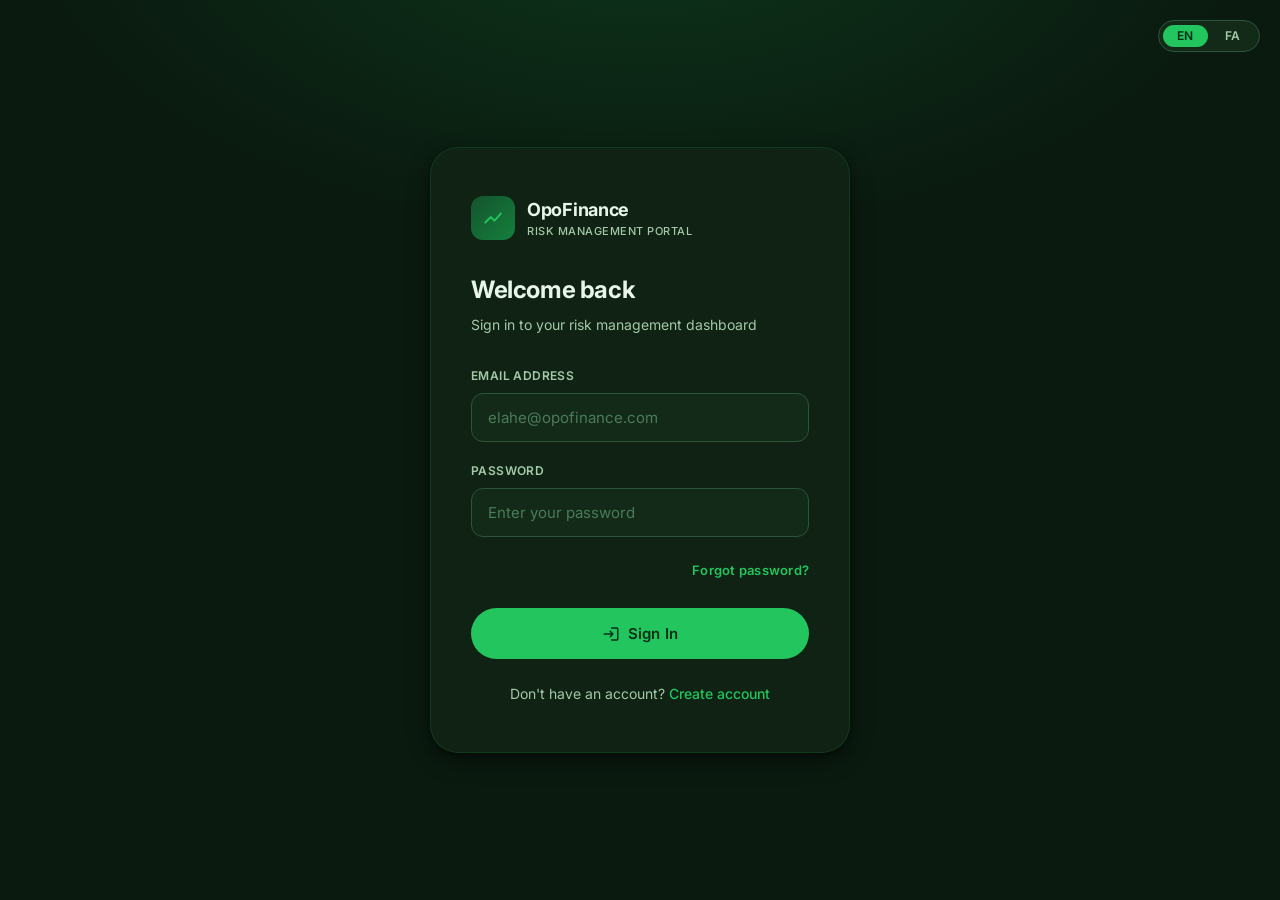
==== commit 8fda29f6: "Add green theme, EN/FA language switcher, and i18n support - Replace purple color palette with cohes" ====
--- a/index.html
+++ b/index.html
@@ -8,6 +8,12 @@
 </head>
 <body class="auth-page">
 
+  <!-- Language switcher -->
+  <div class="lang-switcher" role="group" aria-label="Language selector">
+    <button class="lang-btn active" data-lang="en" aria-pressed="true">EN</button>
+    <button class="lang-btn"        data-lang="fa" aria-pressed="false">FA</button>
+  </div>
+
   <div class="auth-card">
     <div class="auth-logo">
       <div class="auth-logo-icon">
@@ -15,44 +21,53 @@
       </div>
       <div>
         <div class="auth-logo-text">OpoFinance</div>
-        <div class="auth-logo-sub">Risk Management Portal</div>
+        <div class="auth-logo-sub" data-i18n="brand.sub">Risk Management Portal</div>
       </div>
     </div>
 
-    <h1 class="auth-title">Welcome back</h1>
-    <p class="auth-subtitle">Sign in to your risk management dashboard</p>
+    <h1 class="auth-title" data-i18n="login.title">Welcome back</h1>
+    <p class="auth-subtitle" data-i18n="login.subtitle">Sign in to your risk management dashboard</p>
 
     <div class="auth-error" id="authError">
       <span class="material-icons-round" style="font-size:16px;vertical-align:middle;margin-right:6px">error_outline</span>
-      Invalid email or password. Please try again.
+      <span data-i18n="login.error">Invalid email or password. Please try again.</span>
     </div>
 
     <form id="loginForm" novalidate>
       <div class="form-field">
-        <label for="email">Email Address</label>
-        <input type="email" id="email" placeholder="elahe@opofinance.com" autocomplete="email">
+        <label for="email" data-i18n="login.label.email">Email Address</label>
+        <input type="email" id="email"
+               data-i18n-placeholder="ph.email"
+               placeholder="elahe@opofinance.com"
+               autocomplete="email">
       </div>
 
       <div class="form-field">
-        <label for="password">Password</label>
-        <input type="password" id="password" placeholder="Enter your password" autocomplete="current-password">
+        <label for="password" data-i18n="login.label.password">Password</label>
+        <input type="password" id="password"
+               data-i18n-placeholder="ph.login.password"
+               placeholder="Enter your password"
+               autocomplete="current-password">
       </div>
 
       <div style="display:flex;justify-content:flex-end;margin-bottom:24px">
-        <a href="#" class="btn btn-text" style="padding:4px 0;font-size:13px">Forgot password?</a>
+        <a href="#" class="btn btn-text" style="padding:4px 0;font-size:13px"
+           data-i18n="login.forgot">Forgot password?</a>
       </div>
 
       <button type="submit" class="btn btn-primary">
         <span class="material-icons-round" style="font-size:18px">login</span>
-        Sign In
+        <span data-i18n="login.submit">Sign In</span>
       </button>
     </form>
 
     <div class="auth-footer">
-      Don't have an account? <a href="signup.html">Create account</a>
+      <span data-i18n="login.footer.text">Don't have an account?</span>
+      <a href="signup.html" data-i18n="login.footer.link">Create account</a>
     </div>
   </div>
 
+  <script src="assets/js/i18n.js"></script>
   <script src="assets/js/login.js"></script>
 </body>
 </html>
--- a/assets/css/styles.css
+++ b/assets/css/styles.css
@@ -1,4 +1,5 @@
 @import url('https://fonts.googleapis.com/css2?family=Inter:wght@300;400;500;600;700&display=swap');
+@import url('https://fonts.googleapis.com/css2?family=Vazirmatn:wght@400;500;600;700&display=swap');
 @import url('https://fonts.googleapis.com/icon?family=Material+Icons+Round');
 
 *, *::before, *::after { box-sizing: border-box; margin: 0; padding: 0; }
@@ -7,39 +8,47 @@
 :root {
   color-scheme: dark;
 
-  --primary: #C4AAFF;
-  --on-primary: #2D0059;
-  --primary-container: #4B007D;
-  --on-primary-container: #E8CEFF;
-  --primary-dim: #9A6FD8;
-
-  --secondary: #CCC2DC;
-  --on-secondary: #332D41;
-  --secondary-container: #4A4458;
-  --on-secondary-container: #E8DEF8;
-
-  --surface: #141218;
-  --surface-container-lowest: #0F0D13;
-  --surface-container-low: #1C1B20;
-  --surface-container: #201F25;
-  --surface-container-high: #2B2930;
-  --surface-container-highest: #36343B;
-
-  --on-surface: #E6E0E9;
-  --on-surface-variant: #CAC4D0;
-  --outline: #7A7480;
-  --outline-variant: #49454F;
-
-  --error: #FFB4AB;
-  --error-container: #93000A;
-  --success: #86EFAC;
+  /* Primary — strong mid-green */
+  --primary:              #22c55e;
+  --on-primary:           #052e16;
+  --primary-container:    #14532d;
+  --on-primary-container: #bbf7d0;
+  --primary-dim:          #16a34a;
+
+  /* Secondary — soft light green */
+  --secondary:              #86efac;
+  --on-secondary:           #052e16;
+  --secondary-container:    #166534;
+  --on-secondary-container: #dcfce7;
+
+  /* Surfaces — deep dark-green tinted */
+  --surface:                    #0a1a0f;
+  --surface-container-lowest:   #060e09;
+  --surface-container-low:      #0f2214;
+  --surface-container:          #132a19;
+  --surface-container-high:     #1a3520;
+  --surface-container-highest:  #214028;
+
+  /* Text */
+  --on-surface:         #e8f5e9;
+  --on-surface-variant: #a3c9a8;
+
+  /* Outlines */
+  --outline:         #4a7c59;
+  --outline-variant: #2d5438;
+
+  /* Semantic — errors stay red, warnings/info unchanged */
+  --error:             #FFB4AB;
+  --error-container:   #93000A;
+  --success:           #86EFAC;
   --success-container: #14532D;
-  --warning: #FCD34D;
+  --warning:           #FCD34D;
   --warning-container: #78350F;
-  --info: #93C5FD;
-
-  --sidebar-width: 264px;
-  --topbar-height: 64px;
+  --info:              #93C5FD;
+
+  /* Layout */
+  --sidebar-width:  264px;
+  --topbar-height:  64px;
   --radius-sm: 8px;
   --radius-md: 12px;
   --radius-lg: 16px;
@@ -57,36 +66,36 @@
 [data-theme="light"] {
   color-scheme: light;
 
-  --primary: #6750A4;
-  --on-primary: #FFFFFF;
-  --primary-container: #EADDFF;
-  --on-primary-container: #21005D;
-  --primary-dim: #7B5AA6;
-
-  --secondary: #625B71;
-  --on-secondary: #FFFFFF;
-  --secondary-container: #E8DEF8;
-  --on-secondary-container: #1D192B;
-
-  --surface: #FFFBFE;
-  --surface-container-lowest: #FFFFFF;
-  --surface-container-low: #F7F2FA;
-  --surface-container: #F3EDF7;
-  --surface-container-high: #ECE6F0;
-  --surface-container-highest: #E6E0E9;
-
-  --on-surface: #1C1B1F;
-  --on-surface-variant: #49454F;
-  --outline: #79747E;
-  --outline-variant: #CAC4D0;
-
-  --error: #B3261E;
-  --error-container: #F9DEDC;
-  --success: #146C2E;
+  --primary:              #16a34a;
+  --on-primary:           #ffffff;
+  --primary-container:    #dcfce7;
+  --on-primary-container: #052e16;
+  --primary-dim:          #15803d;
+
+  --secondary:              #15803d;
+  --on-secondary:           #ffffff;
+  --secondary-container:    #dcfce7;
+  --on-secondary-container: #052e16;
+
+  --surface:                   #f0fdf4;
+  --surface-container-lowest:  #ffffff;
+  --surface-container-low:     #f0fdf4;
+  --surface-container:         #dcfce7;
+  --surface-container-high:    #bbf7d0;
+  --surface-container-highest: #86efac;
+
+  --on-surface:         #052e16;
+  --on-surface-variant: #166534;
+  --outline:         #4a7c59;
+  --outline-variant: #86efac;
+
+  --error:             #B3261E;
+  --error-container:   #F9DEDC;
+  --success:           #146C2E;
   --success-container: #C8F0D4;
-  --warning: #7A5900;
+  --warning:           #7A5900;
   --warning-container: #FFDEA7;
-  --info: #0061A4;
+  --info:              #0061A4;
 
   --elevation-1: 0 1px 2px rgba(0,0,0,.12), 0 2px 6px rgba(0,0,0,.06);
   --elevation-2: 0 2px 4px rgba(0,0,0,.12), 0 4px 12px rgba(0,0,0,.06);
@@ -123,14 +132,14 @@
   display: flex;
   align-items: center;
   justify-content: center;
-  background: radial-gradient(ellipse 80% 60% at 50% -10%, rgba(196,170,255,.18) 0%, transparent 60%),
+  background: radial-gradient(ellipse 80% 60% at 50% -10%, rgba(34,197,94,.16) 0%, transparent 60%),
               var(--surface);
   padding: 24px;
 }
 
 .auth-card {
   background: var(--surface-container-low);
-  border: 1px solid rgba(196,170,255,.12);
+  border: 1px solid rgba(34,197,94,.14);
   border-radius: var(--radius-xl);
   padding: 48px 40px;
   width: 100%;
@@ -148,7 +157,7 @@
 .auth-logo-icon {
   width: 44px;
   height: 44px;
-  background: linear-gradient(135deg, var(--primary-container), #7B2FBE);
+  background: linear-gradient(135deg, var(--primary-container), #15803d);
   border-radius: var(--radius-md);
   display: flex;
   align-items: center;
@@ -190,7 +199,7 @@
 
 .form-field input:focus {
   border-color: var(--primary);
-  box-shadow: 0 0 0 3px rgba(196,170,255,.15);
+  box-shadow: 0 0 0 3px rgba(34,197,94,.15);
 }
 
 .form-field input::placeholder { color: var(--outline); }
@@ -221,7 +230,7 @@
   font-size: 15px;
 }
 
-.btn-primary:hover  { background: #D4BBFF; box-shadow: var(--elevation-2); transform: translateY(-1px); }
+.btn-primary:hover  { background: #4ade80; box-shadow: var(--elevation-2); transform: translateY(-1px); }
 .btn-primary:active { transform: translateY(0); }
 
 .btn-outlined {
@@ -230,7 +239,7 @@
   color: var(--on-surface);
 }
 
-.btn-outlined:hover { border-color: var(--primary); color: var(--primary); background: rgba(196,170,255,.08); }
+.btn-outlined:hover { border-color: var(--primary); color: var(--primary); background: rgba(34,197,94,.08); }
 
 .btn-text {
   background: transparent;
@@ -238,7 +247,7 @@
   padding: 10px 16px;
 }
 
-.btn-text:hover { background: rgba(196,170,255,.1); }
+.btn-text:hover { background: rgba(34,197,94,.1); }
 
 .btn-icon {
   background: transparent;
@@ -268,6 +277,51 @@
   display: none;
 }
 
+/* ── LANGUAGE SWITCHER ───────────────────────────────────── */
+.lang-switcher {
+  position: fixed;
+  top: 20px;
+  right: 20px;
+  display: flex;
+  gap: 3px;
+  background: var(--surface-container);
+  border: 1px solid var(--outline-variant);
+  border-radius: 50px;
+  padding: 4px;
+  z-index: 200;
+}
+
+.lang-btn {
+  background: transparent;
+  border: none;
+  border-radius: 50px;
+  padding: 5px 14px;
+  font-size: 12px;
+  font-weight: 600;
+  color: var(--on-surface-variant);
+  cursor: pointer;
+  font-family: var(--font);
+  letter-spacing: .6px;
+  transition: background var(--transition), color var(--transition);
+  line-height: 1;
+}
+
+.lang-btn.active {
+  background: var(--primary);
+  color: var(--on-primary);
+}
+
+.lang-btn:hover:not(.active) {
+  background: var(--surface-container-high);
+  color: var(--on-surface);
+}
+
+/* Farsi font override — applied when body.lang-fa */
+body.lang-fa .auth-card,
+body.lang-fa .auth-card * {
+  font-family: 'Vazirmatn', system-ui, sans-serif;
+}
+
 /* ── APP SHELL ──────────────────────────────────────────── */
 .app-shell {
   display: flex;
@@ -299,10 +353,22 @@
   min-height: var(--topbar-height);
 }
 
+.brand-link {
+  display: flex;
+  align-items: center;
+  gap: 12px;
+  text-decoration: none;
+  flex: 1;
+  border-radius: var(--radius-sm);
+  transition: opacity var(--transition);
+}
+
+.brand-link:hover { opacity: .8; }
+
 .brand-icon {
   width: 36px;
   height: 36px;
-  background: linear-gradient(135deg, #5B21B6, #7C3AED);
+  background: linear-gradient(135deg, #14532d, #166534);
   border-radius: var(--radius-sm);
   display: flex;
   align-items: center;
@@ -310,7 +376,7 @@
   flex-shrink: 0;
 }
 
-.brand-icon .material-icons-round { color: #E8CEFF; font-size: 18px; }
+.brand-icon .material-icons-round { color: #bbf7d0; font-size: 18px; }
 .brand-name { font-size: 16px; font-weight: 700; color: var(--on-surface); letter-spacing: -.3px; }
 .brand-tag  { font-size: 10px; color: var(--primary); font-weight: 600; letter-spacing: .5px; text-transform: uppercase; }
 
@@ -344,7 +410,7 @@
 .nav-item:hover { background: var(--surface-container); color: var(--on-surface); }
 
 .nav-item.active {
-  background: rgba(196,170,255,.15);
+  background: rgba(34,197,94,.14);
   color: var(--primary);
   font-weight: 600;
 }
@@ -395,13 +461,13 @@
   width: 36px;
   height: 36px;
   border-radius: 50%;
-  background: linear-gradient(135deg, #5B21B6, #9333EA);
+  background: linear-gradient(135deg, #14532d, #166534);
   display: flex;
   align-items: center;
   justify-content: center;
   font-size: 13px;
   font-weight: 700;
-  color: #E8CEFF;
+  color: #bbf7d0;
   flex-shrink: 0;
 }
 
@@ -442,7 +508,7 @@
 
 .topbar-search:focus-within {
   border-color: var(--primary);
-  box-shadow: 0 0 0 3px rgba(196,170,255,.1);
+  box-shadow: 0 0 0 3px rgba(34,197,94,.1);
 }
 
 .topbar-search input {
@@ -477,13 +543,13 @@
   width: 36px;
   height: 36px;
   border-radius: 50%;
-  background: linear-gradient(135deg, #5B21B6, #9333EA);
+  background: linear-gradient(135deg, #14532d, #166534);
   display: flex;
   align-items: center;
   justify-content: center;
   font-size: 13px;
   font-weight: 700;
-  color: #E8CEFF;
+  color: #bbf7d0;
   cursor: pointer;
   border: 2px solid var(--primary-container);
   transition: border-color var(--transition);
@@ -588,7 +654,8 @@
 
 .stat-note { font-size: 12px; color: var(--on-surface-variant); }
 
-.stat-purple .stat-icon { background: rgba(196,170,255,.15); }
+/* stat-purple now maps to the green primary */
+.stat-purple .stat-icon { background: rgba(34,197,94,.14); }
 .stat-purple .stat-icon .material-icons-round { color: var(--primary); }
 .stat-purple .stat-card-accent { background: var(--primary); }
 
@@ -638,12 +705,12 @@
   padding: 14px 16px;
   font-size: 14px;
   color: var(--on-surface);
-  border-bottom: 1px solid rgba(73,69,79,.3);
+  border-bottom: 1px solid rgba(45,84,56,.35);
   vertical-align: middle;
 }
 
 tbody tr:last-child td { border-bottom: none; }
-tbody tr:hover { background: rgba(196,170,255,.04); }
+tbody tr:hover { background: rgba(34,197,94,.04); }
 
 /* ── BADGES / CHIPS ──────────────────────────────────────── */
 .badge {
@@ -657,13 +724,13 @@
   white-space: nowrap;
 }
 
-.badge-pending  { background: rgba(252,211,77,.15); color: var(--warning); }
+.badge-pending  { background: rgba(252,211,77,.15);  color: var(--warning); }
 .badge-passed   { background: rgba(134,239,172,.15); color: var(--success); }
 .badge-failed   { background: rgba(255,180,171,.15); color: var(--error); }
 .badge-active   { background: rgba(147,197,253,.15); color: var(--info); }
-.badge-review   { background: rgba(196,170,255,.15); color: var(--primary); }
+.badge-review   { background: rgba(34,197,94,.14);   color: var(--primary); }
 .badge-sent     { background: rgba(134,239,172,.15); color: var(--success); }
-.badge-queued   { background: rgba(252,211,77,.15); color: var(--warning); }
+.badge-queued   { background: rgba(252,211,77,.15);  color: var(--warning); }
 .badge-failed-mail { background: rgba(255,180,171,.15); color: var(--error); }
 
 .badge .material-icons-round { font-size: 12px; }
@@ -676,7 +743,7 @@
   align-items: flex-start;
   gap: 14px;
   padding: 14px 0;
-  border-bottom: 1px solid rgba(73,69,79,.3);
+  border-bottom: 1px solid rgba(45,84,56,.35);
 }
 
 .activity-item:last-child { border-bottom: none; }
@@ -724,8 +791,8 @@
   transition: all var(--transition);
 }
 
-.filter-chip:hover { border-color: var(--primary); color: var(--primary); background: rgba(196,170,255,.08); }
-.filter-chip.active { border-color: var(--primary); background: rgba(196,170,255,.15); color: var(--primary); font-weight: 600; }
+.filter-chip:hover  { border-color: var(--primary); color: var(--primary); background: rgba(34,197,94,.08); }
+.filter-chip.active { border-color: var(--primary); background: rgba(34,197,94,.14); color: var(--primary); font-weight: 600; }
 
 .search-box {
   display: flex;
@@ -789,6 +856,14 @@
 .notif-item-meta  { display: flex; align-items: center; gap: 16px; }
 .notif-item-time  { font-size: 12px; color: var(--outline); }
 
+/* ── SETTINGS LAYOUT ──────────────────────────────────────── */
+.settings-layout {
+  display: grid;
+  grid-template-columns: 240px 1fr;
+  gap: 24px;
+  align-items: start;
+}
+
 /* ── SETTINGS ─────────────────────────────────────────────── */
 .settings-section { margin-bottom: 32px; }
 
@@ -806,7 +881,7 @@
   align-items: center;
   justify-content: space-between;
   padding: 16px 0;
-  border-bottom: 1px solid rgba(73,69,79,.2);
+  border-bottom: 1px solid rgba(45,84,56,.25);
   gap: 24px;
 }
 
@@ -877,7 +952,7 @@
   transition: border-color var(--transition);
 }
 
-.settings-input:focus { border-color: var(--primary); box-shadow: 0 0 0 3px rgba(196,170,255,.12); }
+.settings-input:focus { border-color: var(--primary); box-shadow: 0 0 0 3px rgba(34,197,94,.12); }
 
 /* ── PROGRESS BAR ─────────────────────────────────────────── */
 .progress-bar {
@@ -936,12 +1011,22 @@
   .topbar-search { display: none; }
   .grid-2, .grid-3 { grid-template-columns: 1fr; }
   .stats-grid { grid-template-columns: 1fr 1fr; }
+  .settings-layout { grid-template-columns: 1fr; }
 }
 
 @media (max-width: 560px) {
   .stats-grid { grid-template-columns: 1fr; }
   .page-content { padding: 20px 16px; }
   .auth-card { padding: 32px 24px; }
+  .page-header h1 { font-size: 20px; }
+  .topbar { padding: 0 12px; gap: 8px; }
+  .topbar-title { font-size: 15px; white-space: nowrap; overflow: hidden; text-overflow: ellipsis; max-width: 150px; }
+  .topbar-actions { gap: 4px; }
+  .settings-row { flex-direction: column; align-items: flex-start; gap: 10px; }
+  .settings-input, .select-field { min-width: 0; width: 100%; }
+  .filter-bar { gap: 8px; }
+  .search-box { max-width: 100%; }
+  .card { padding: 16px; }
 }
 
 /* ── UTILS ───────────────────────────────────────────────── */
@@ -954,6 +1039,7 @@
 .text-xs       { font-size: 12px; }
 .font-semibold { font-weight: 600; }
 .font-bold     { font-weight: 700; }
+.mb-4  { margin-bottom: 4px; }
 .mt-4  { margin-top: 4px; }
 .mt-8  { margin-top: 8px; }
 .mt-16 { margin-top: 16px; }
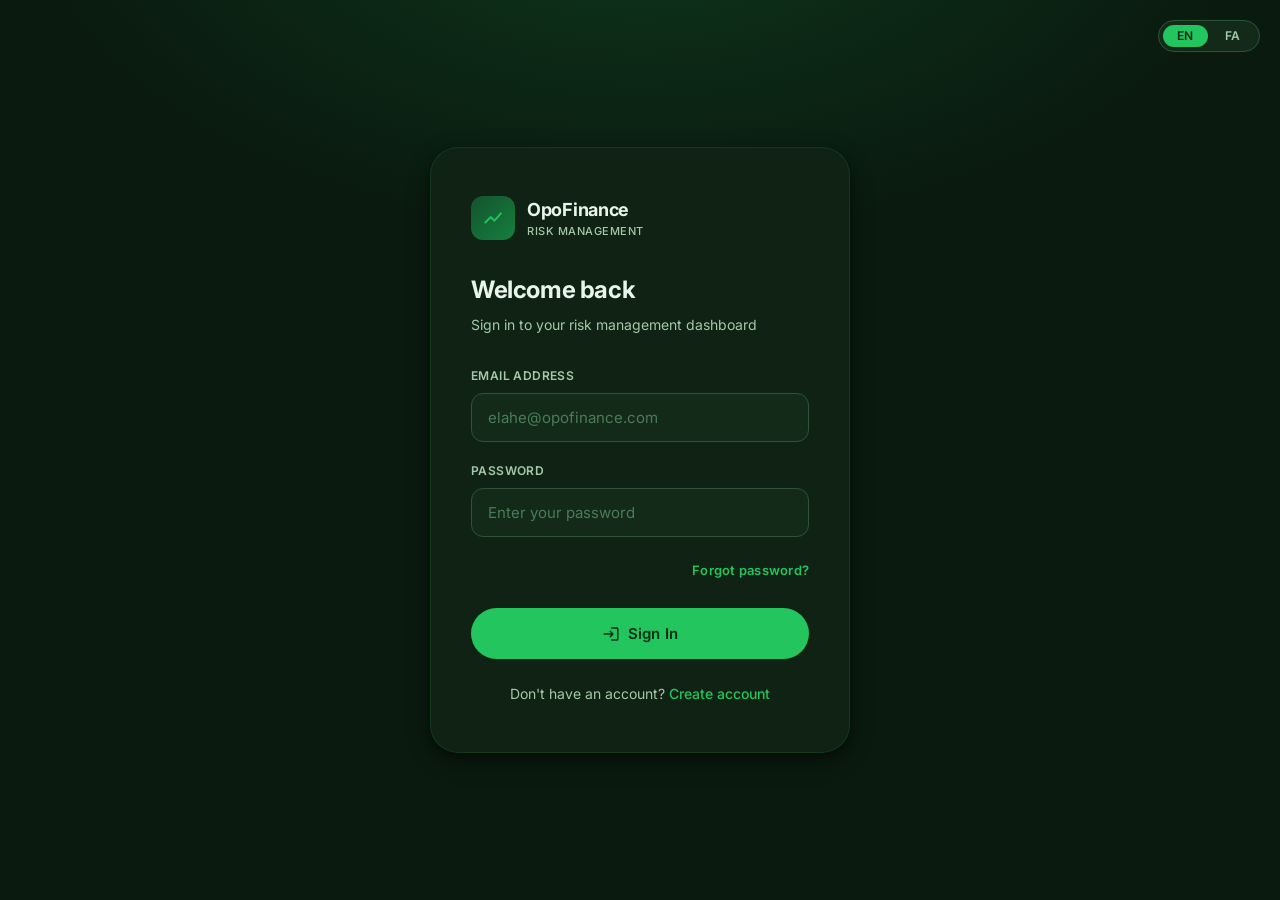
==== commit 5cdbdfe3: "Add full-stack backend, auth, CRUD API, risk alerts UI, and project docs - FastAPI backend with SQLA" ====
--- a/index.html
+++ b/index.html
@@ -67,6 +67,7 @@
     </div>
   </div>
 
+  <script src="assets/js/api.js"></script>
   <script src="assets/js/i18n.js"></script>
   <script src="assets/js/login.js"></script>
 </body>
--- a/assets/css/styles.css
+++ b/assets/css/styles.css
@@ -316,10 +316,14 @@
   color: var(--on-surface);
 }
 
-/* Farsi font override — applied when body.lang-fa */
-body.lang-fa .auth-card,
-body.lang-fa .auth-card * {
-  font-family: 'Vazirmatn', system-ui, sans-serif;
+/* Farsi font override — swap the --font token so every component switches cleanly */
+body.lang-fa {
+  --font: 'Vazirmatn', system-ui, sans-serif;
+}
+
+/* Dashboard topbar: switcher sits inline, not fixed */
+.topbar-actions .lang-switcher {
+  position: static;
 }
 
 /* ── APP SHELL ──────────────────────────────────────────── */
